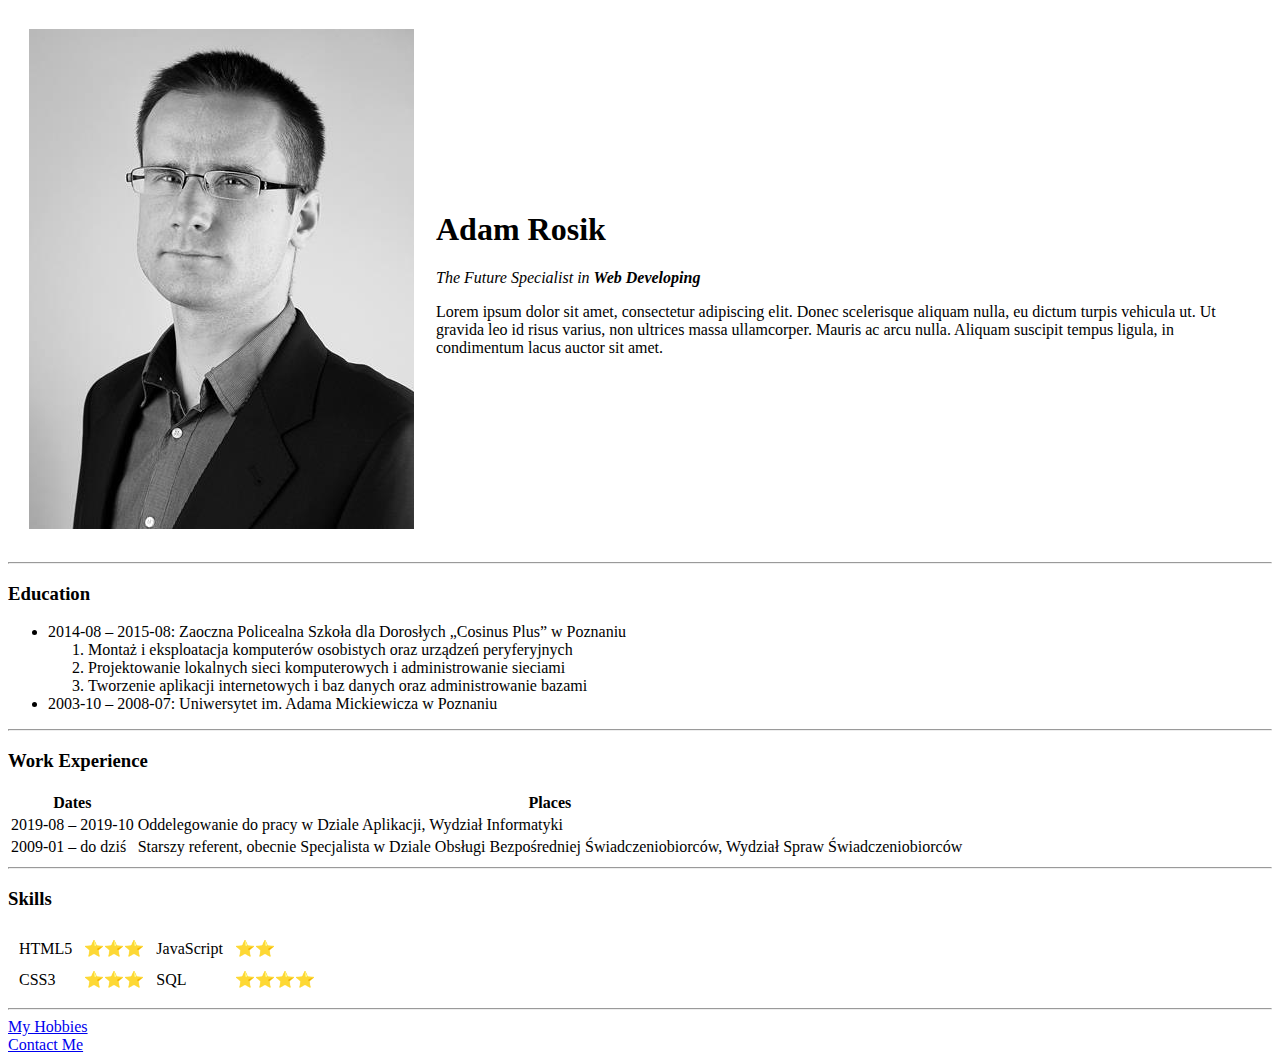
==== index.html @ 74007d01 "Add initial cv website files" ====
<!DOCTYPE html>
<html lang="en" dir="ltr">

<head>
  <meta charset="utf-8">
  <title>Adam's Personal Site</title>
</head>

<body>
  <table cellspacing="20">
    <tr>
      <td><img src="Images/ar.jpg" alt="My photo"></td>
      <td>
        <h1>Adam Rosik</h1>
        <p><em>The Future Specialist in <strong>Web Developing</strong></em></p>
        <p>Lorem ipsum dolor sit amet, consectetur adipiscing elit. Donec scelerisque aliquam nulla, eu dictum turpis vehicula ut. Ut gravida leo id risus varius, non ultrices massa ullamcorper. Mauris ac arcu nulla. Aliquam suscipit tempus ligula,
          in
          condimentum lacus auctor sit amet.</p>
      </td>
    </tr>
  </table>

  <hr>
  <h3>Education</h3>
  <ul>
    <li>2014-08 – 2015-08: Zaoczna Policealna Szkoła dla Dorosłych „Cosinus Plus” w Poznaniu</li>
    <ol>
      <li>Montaż i eksploatacja komputerów osobistych oraz urządzeń peryferyjnych</li>
      <li>Projektowanie lokalnych sieci komputerowych i administrowanie sieciami</li>
      <li>Tworzenie aplikacji internetowych i baz danych oraz administrowanie bazami</li>
    </ol>
    <li>2003-10 – 2008-07: Uniwersytet im. Adama Mickiewicza w Poznaniu</li>
  </ul>
<hr>
  <h3>Work Experience</h3>
  <table>
    <thead>
      <tr>
        <th>Dates</th>
        <th>Places</th>
      </tr>
    </thead>
    <tbody>
      <tr>
        <td>2019-08 – 2019-10</td>
        <td>Oddelegowanie do pracy w Dziale Aplikacji, Wydział Informatyki</td>
      </tr>
      <tr>
        <td>2009-01 – do dziś</td>
        <td>Starszy referent, obecnie Specjalista w Dziale Obsługi Bezpośredniej Świadczeniobiorców, Wydział Spraw Świadczeniobiorców</td>
      </tr>
    </tbody>
    <tfoot>
    </tfoot>
  </table>
<hr>
  <h3>Skills</h3>
  <table cellspacing="10">
    <tr>
      <td>HTML5</td>
      <td>⭐⭐⭐</td>
      <td>JavaScript</td>
      <td>⭐⭐</td>
    </tr>
    <tr>
      <td>CSS3</td>
      <td>⭐⭐⭐</td>
      <td>SQL</td>
      <td>⭐⭐⭐⭐</td>
    </tr>
  </table>


  <hr>
  <a href="hobbies.html" target="_blank">My Hobbies</a><br>
  <a href="contact-me.html" target="_blank">Contact Me</a><br>

</body>

</html>
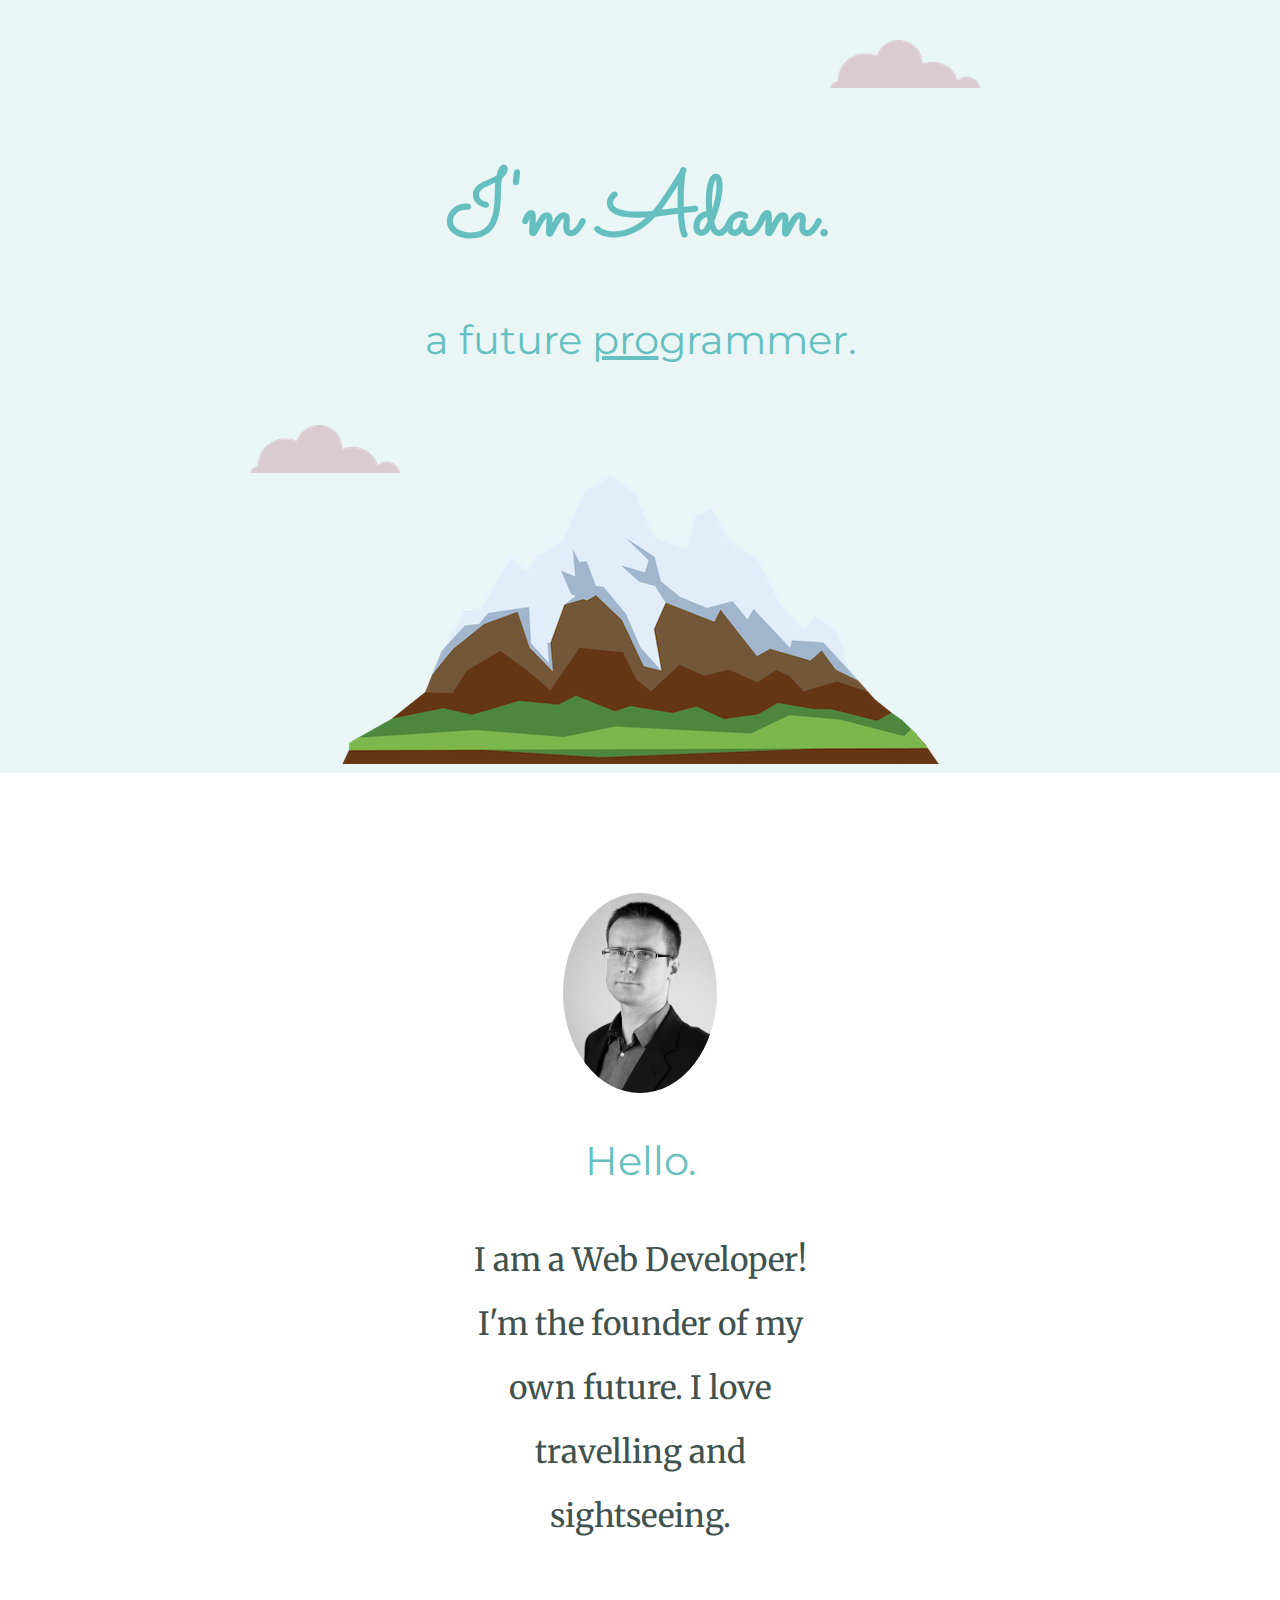
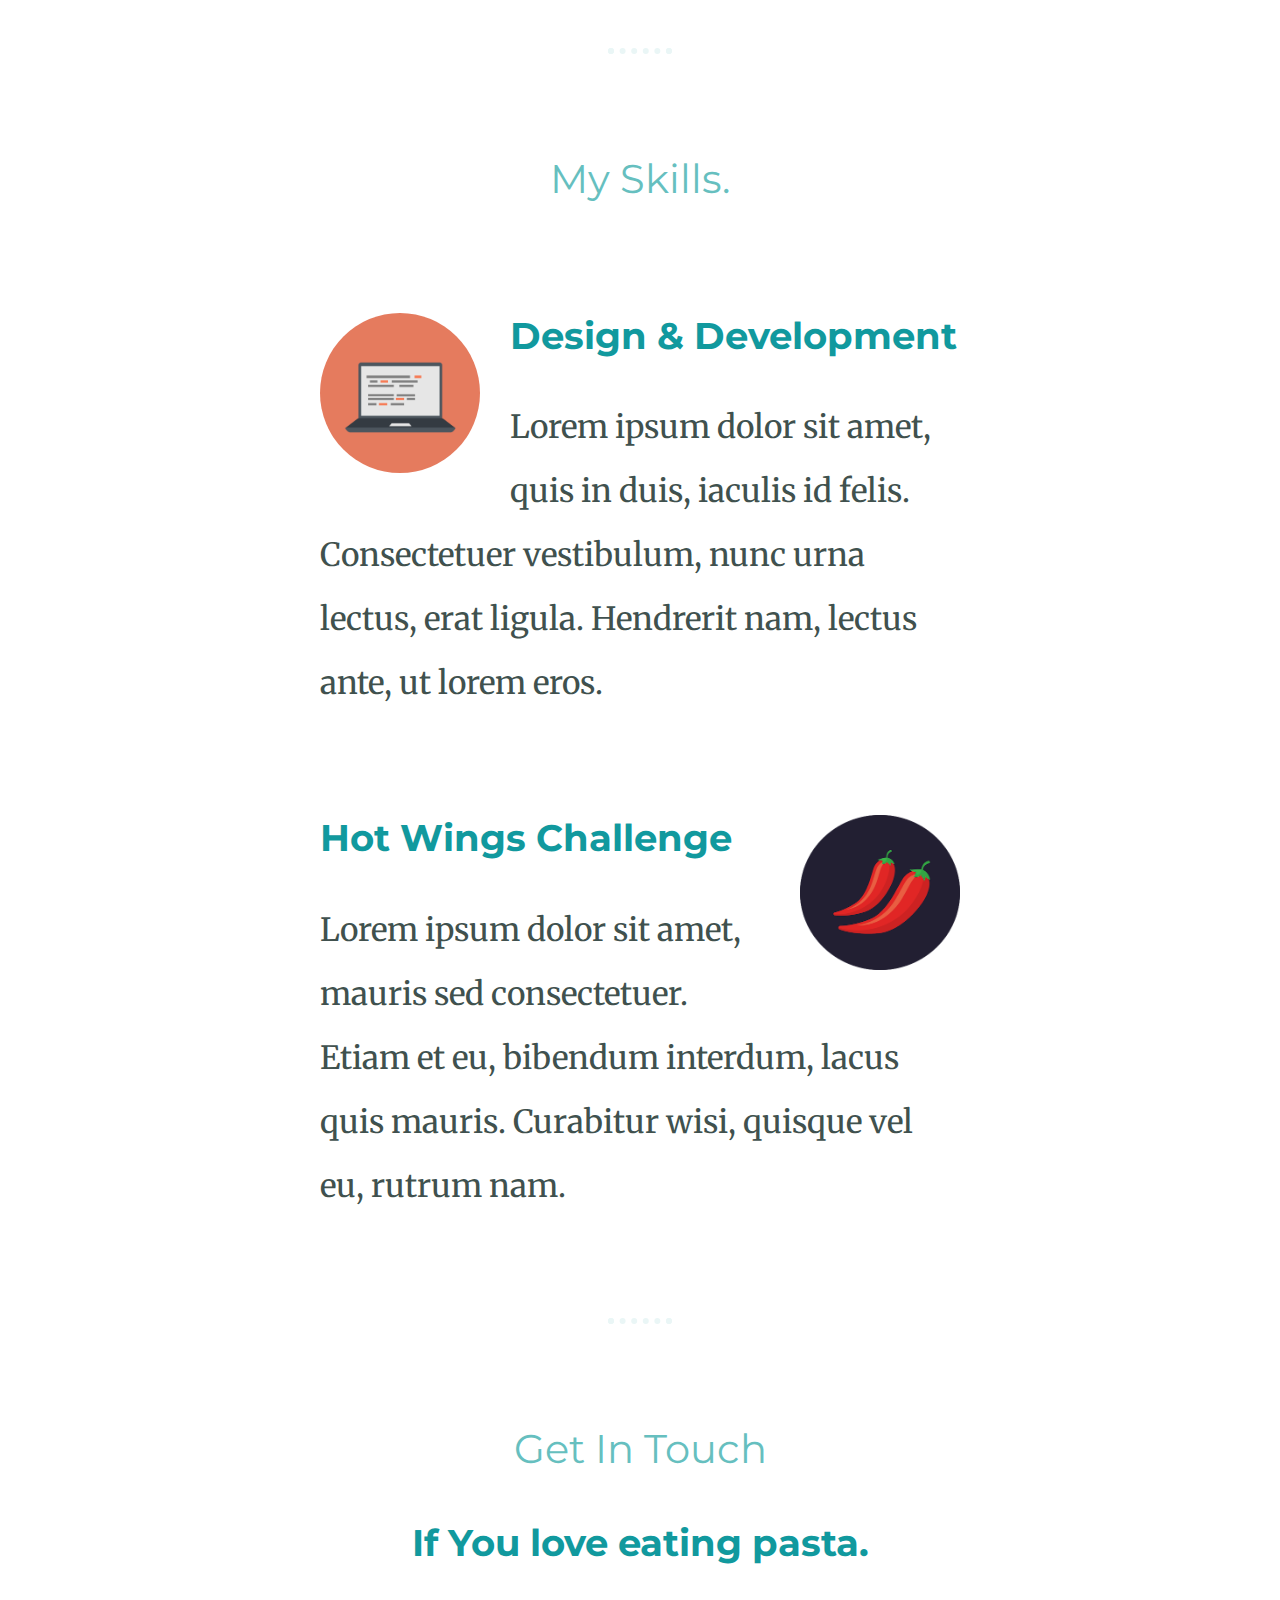
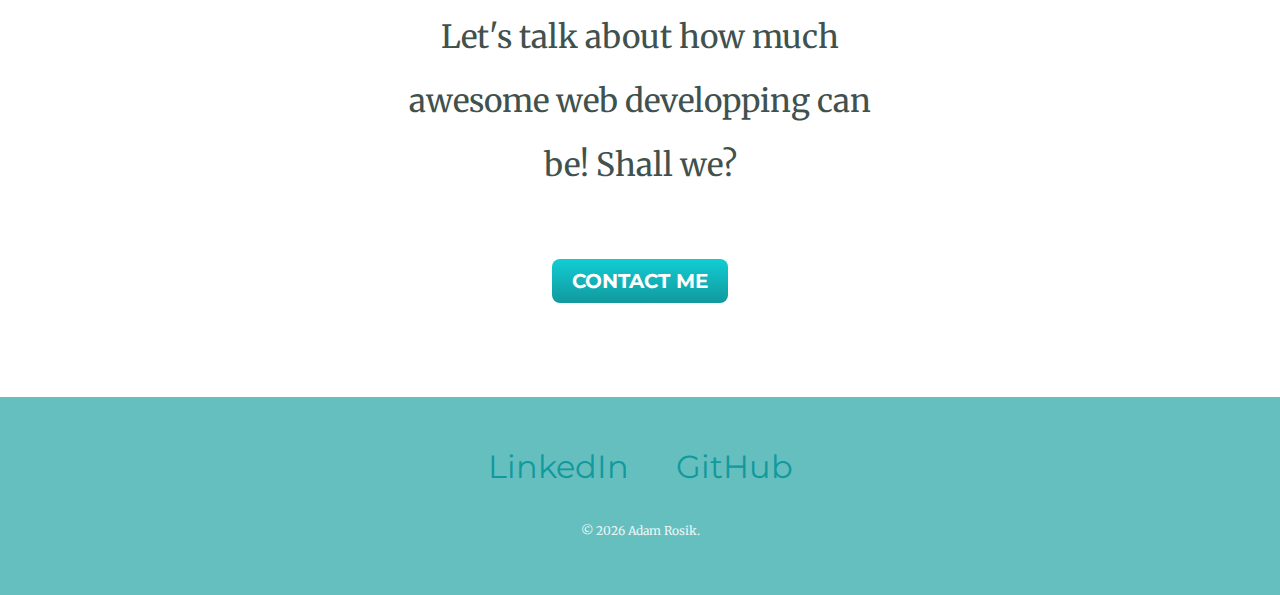
==== commit a247f0e5: "Official CV project" ====
--- a/index.html
+++ b/index.html
@@ -3,77 +3,55 @@
 
 <head>
   <meta charset="utf-8">
-  <title>Adam's Personal Site</title>
+  <title>Adam Rosik</title>
+  <link rel="stylesheet" type="text/css" href="css/styles.css">
+  <link rel="icon" href="images/ar.ico">
+  <link href="https://fonts.googleapis.com/css?family=Merriweather|Montserrat|Sacramento&display=swap" rel="stylesheet">
 </head>
 
 <body>
-  <table cellspacing="20">
-    <tr>
-      <td><img src="Images/ar.jpg" alt="My photo"></td>
-      <td>
-        <h1>Adam Rosik</h1>
-        <p><em>The Future Specialist in <strong>Web Developing</strong></em></p>
-        <p>Lorem ipsum dolor sit amet, consectetur adipiscing elit. Donec scelerisque aliquam nulla, eu dictum turpis vehicula ut. Ut gravida leo id risus varius, non ultrices massa ullamcorper. Mauris ac arcu nulla. Aliquam suscipit tempus ligula,
-          in
-          condimentum lacus auctor sit amet.</p>
-      </td>
-    </tr>
-  </table>
-
-  <hr>
-  <h3>Education</h3>
-  <ul>
-    <li>2014-08 – 2015-08: Zaoczna Policealna Szkoła dla Dorosłych „Cosinus Plus” w Poznaniu</li>
-    <ol>
-      <li>Montaż i eksploatacja komputerów osobistych oraz urządzeń peryferyjnych</li>
-      <li>Projektowanie lokalnych sieci komputerowych i administrowanie sieciami</li>
-      <li>Tworzenie aplikacji internetowych i baz danych oraz administrowanie bazami</li>
-    </ol>
-    <li>2003-10 – 2008-07: Uniwersytet im. Adama Mickiewicza w Poznaniu</li>
-  </ul>
-<hr>
-  <h3>Work Experience</h3>
-  <table>
-    <thead>
-      <tr>
-        <th>Dates</th>
-        <th>Places</th>
-      </tr>
-    </thead>
-    <tbody>
-      <tr>
-        <td>2019-08 – 2019-10</td>
-        <td>Oddelegowanie do pracy w Dziale Aplikacji, Wydział Informatyki</td>
-      </tr>
-      <tr>
-        <td>2009-01 – do dziś</td>
-        <td>Starszy referent, obecnie Specjalista w Dziale Obsługi Bezpośredniej Świadczeniobiorców, Wydział Spraw Świadczeniobiorców</td>
-      </tr>
-    </tbody>
-    <tfoot>
-    </tfoot>
-  </table>
-<hr>
-  <h3>Skills</h3>
-  <table cellspacing="10">
-    <tr>
-      <td>HTML5</td>
-      <td>⭐⭐⭐</td>
-      <td>JavaScript</td>
-      <td>⭐⭐</td>
-    </tr>
-    <tr>
-      <td>CSS3</td>
-      <td>⭐⭐⭐</td>
-      <td>SQL</td>
-      <td>⭐⭐⭐⭐</td>
-    </tr>
-  </table>
-
-
-  <hr>
-  <a href="hobbies.html" target="_blank">My Hobbies</a><br>
-  <a href="contact-me.html" target="_blank">Contact Me</a><br>
+  <div class="top-container">
+    <img class="top-cloud" src="images/cloud.png" alt="cloud-img">
+    <div class="title-text">
+      <h1>I'm Adam.</h1>
+      <h2>a future <span class="pro">pro</span>grammer.</h2>
+    </div>
+    <img class="bottom-cloud" src="images/cloud.png" alt="cloud-img">
+    <img src="images/mountain.png" alt="mountain-img">
+  </div>
+  <div class="middle-container">
+    <div class="profile">
+      <img class="myPhoto" src="images/ar-black.jpg" alt="">
+      <h2>Hello.</h2>
+      <p class="intro">I am a Web Developer! I'm the founder of my own future. I love travelling and sightseeing.</p>
+    </div>
+    <hr>
+    <div class="skills">
+      <h2>My Skills.</h2>
+      <div class="skill-row">
+        <img class="code-image" src="images/computer.png" alt="">
+        <h3>Design & Development</h3>
+        <p class="code-skill-description">Lorem ipsum dolor sit amet, quis in duis, iaculis id felis. Consectetuer vestibulum, nunc urna lectus, erat ligula. Hendrerit nam, lectus ante, ut lorem eros.</p>
+      </div>
+      <div class="skill-row">
+        <img class="chilli-image" src="images/chillies.png" alt="">
+        <h3>Hot Wings Challenge</h3>
+        <p class="chilli-skill-description">Lorem ipsum dolor sit amet, mauris sed consectetuer. Etiam et eu, bibendum interdum, lacus quis mauris. Curabitur wisi, quisque vel eu, rutrum nam.</p>
+      </div>
+    </div>
+    <hr>
+    <div class="contact-me">
+      <h2>Get In Touch</h2>
+      <h3>If You love eating pasta.</h3>
+      <p class="contact-message">Let's talk about how much awesome web developping can be! Shall we?</p>
+      <a class="testbutton" href="mailto:rosikadam@gmail.com">CONTACT ME</a>
+    </div>
+  </div>
+  <div class="bottom-container">
+    <a class="footer-link" href="https://www.linkedin.com/in/adam-rosik-402aa2177/">LinkedIn</a>
+    <a class="footer-link" href="https://github.com/adros08/">GitHub</a>
+    <p class="copyright">© <script>document.write(new Date().getFullYear())</script> Adam Rosik.</p>
+  </div>
 
 </body>
 
--- a/css/styles.css
+++ b/css/styles.css
@@ -0,0 +1,166 @@
+body{
+  margin: 0;
+  text-align: center;
+  font-family: 'Merriweather', serif;
+  font-size: 200%; /*100%=16px, 1em=16px*/
+  color: #40514E;
+}
+
+h1{
+  font-size: 5.625rem; /*(90px/16px)*100=562.5% OR 90*16=5.625em */
+  margin: 50px auto 0 auto;
+  font-family: 'Sacramento', cursive;
+  color: #66BFBF;
+}
+
+h2{
+  font-size: 2.5rem;
+  font-family: 'Montserrat', sans-serif;
+  color: #66BFBF;
+  font-weight: normal;
+  padding-bottom: 10px;
+}
+
+h3{
+  font-family: 'Montserrat', sans-serif;
+  color: #11999E;
+}
+
+a{
+  color: #11999E;
+  text-decoration: none;
+  font-family: 'Montserrat', sans-serif;
+  margin: 10px 20px;
+}
+
+a:hover{
+  color: #eaf6f6;
+}
+
+hr{
+  border: dotted #eaf6f6 6px;
+  border-bottom: none;
+  width: 4%;
+  margin: 100px auto;
+}
+
+p{
+  line-height: 2;
+}
+
+.top-container{
+  background-color: #eaf6f6;
+  position: relative;
+  padding-top: 100px;
+}
+
+.middle-container{
+  margin: 100px 0;
+}
+
+.bottom-container{
+  background-color: #66BFBF;
+  color: #eaf6f6;
+  padding: 50px 0 20px;
+}
+
+.myPhoto{
+  height: 200px;
+  border-radius:50%;
+  margin-top: 20px;
+  /* transform: rotate(90deg);  */
+}
+
+.pro{
+  text-decoration: underline;
+}
+
+.intro{
+  width: 30%;
+  margin: auto;
+}
+
+.contact-message{
+  width: 40%;
+  margin: 40px auto 60px;
+}
+
+.copyright{
+  color: #eaf6f6;
+  font-size: 0.75rem;
+  padding: 20px 0;
+}
+
+.top-cloud{
+  position: absolute;
+  right: 300px;
+  top: 40px;
+}
+
+.bottom-cloud{
+  position: absolute;
+  left: 250px;
+  bottom: 300px;
+}
+
+.skill-row{
+  width: 50%;
+  margin: 100px auto;
+  text-align: left;
+}
+
+.code-image{
+  width: 25%;
+  border-radius: 50%;
+  float: left;
+  margin-right: 30px;
+}
+
+.chilli-image{
+  width: 25%;
+  float: right;
+  margin-left: 30px;
+}
+
+.testbutton {
+  font-family: 'Montserrat', sans-serif;
+  font-weight: bold;
+  color: #FFFFFF !important;
+  font-size: 20px;
+  padding: 10px 20px;
+  -moz-border-radius: 8px;
+  -webkit-border-radius: 8px;
+  border-radius: 8px;
+  background: #11CDD4;
+  background: linear-gradient(top,  #11CDD4,  #11999E);
+  background: -ms-linear-gradient(top,  #11CDD4,  #11999E); /* IE10+ */
+  background: -webkit-gradient(linear, left top, left bottom, from(#11CDD4), to(#11999E)); /* Chrome,Safari4+ */
+  background: -webkit-linear-gradient(top,  #11CDD4 0%,#11999E 100%); /* Chrome10+,Safari5.1+ */
+  background: -moz-linear-gradient(top,  #11CDD4,  #11999E); /* FF3.6+ */
+  background: -o-linear-gradient(top,  #11CDD4 0%,#11999E 100%); /* Opera 11.10+ */
+
+}
+.testbutton:hover {
+  background: #30E3CB;
+  background: linear-gradient(top,  #30E3CB,  #2BC4AD);
+  background: -ms-linear-gradient(top,  #30E3CB,  #2BC4AD);
+  background: -webkit-gradient(linear, left top, left bottom, from(#30E3CB), to(#2BC4AD));
+  background: -webkit-linear-gradient(top,  #30E3CB 0%,#2BC4AD 100%);
+  background: -moz-linear-gradient(top,  #30E3CB,  #2BC4AD);
+  background: -o-linear-gradient(top,  #30E3CB 0%,#2BC4AD 100%);
+
+}
+
+
+
+/* .title-text{
+  line-height: 2;
+} */
+
+/* .code-skill-description{
+  clear: left;
+}
+
+.chilli-skill-description{
+  clear: right;
+} */
